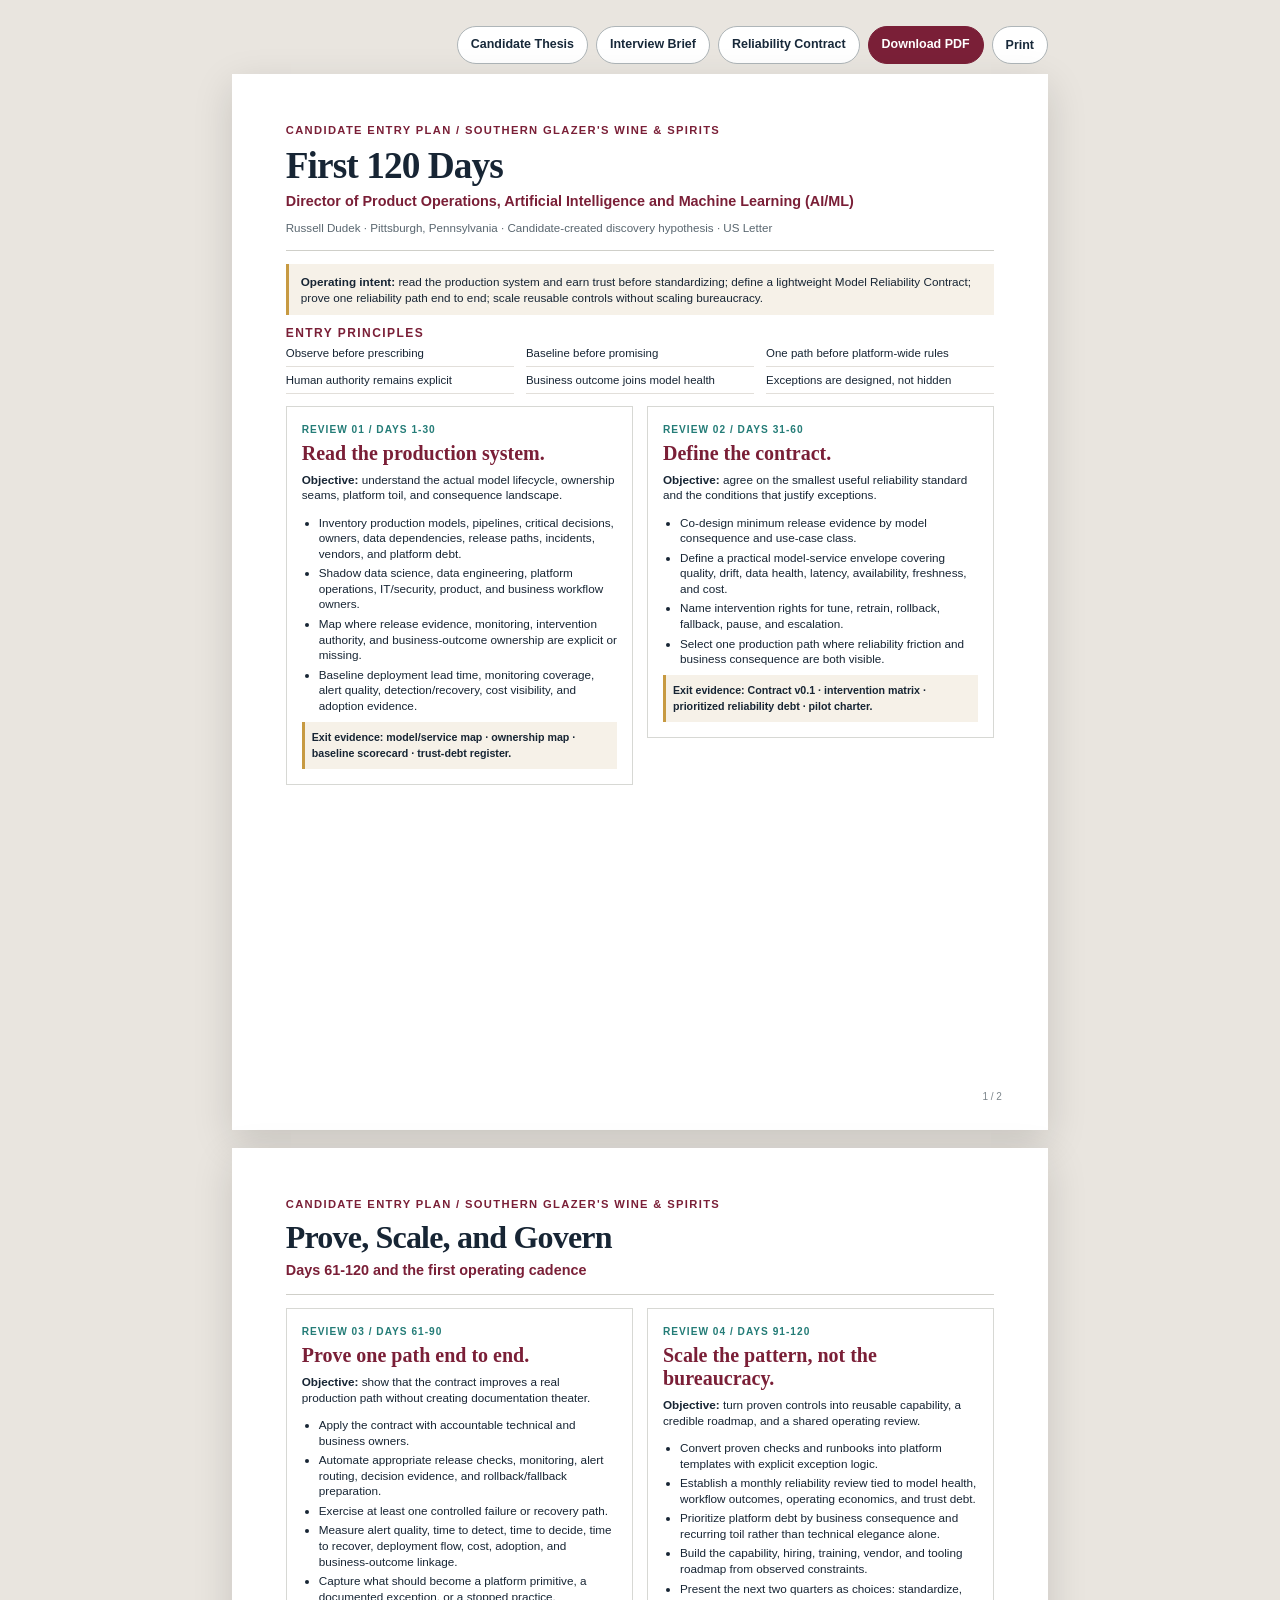
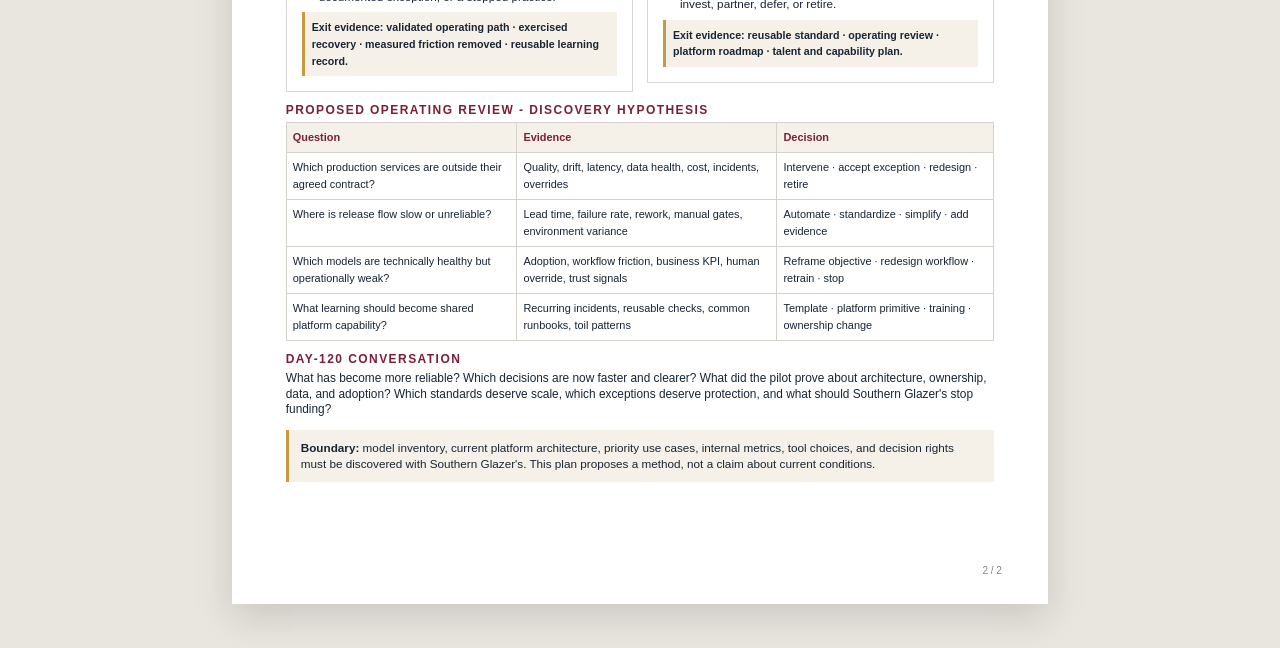
==== 120-day-plan.html @ 941f4a2d "Reconstruct and audit Southern Glazer's AI/ML campaign" ====
<!doctype html>
<html lang="en">
<head>
<meta charset="utf-8">
<meta name="viewport" content="width=device-width,initial-scale=1">
<title>Russell Dudek | Southern Glazer's 120-Day Entry Plan</title>
<link rel="icon" href="assets/reliability-mark.svg" type="image/svg+xml">
<link rel="stylesheet" href="styles.css">
<meta name="roleforge:company" content="Southern Glazer's Wine & Spirits">
<meta name="roleforge:role-title" content="Director of Product Operations, Artificial Intelligence and Machine Learning (AI/ML)">
<meta name="roleforge:page-size" content="US Letter">
</head>
<body class="doc-body">
<a class="skip-link screen-only" href="#plan-document">Skip to plan</a>
<div class="doc-nav screen-only" aria-label="Document actions">
  <a class="button alt" href="index.html">Candidate Thesis</a>
  <a class="button alt" href="interview-brief.html">Interview Brief</a>
  <a class="button alt" href="reliability-contract.html">Reliability Contract</a>
  <a class="button" download href="docs/Russell-Dudek-SGWS-AIML-120-Day-Plan.pdf">Download PDF</a>
  <button class="button alt" type="button" onclick="window.print()">Print</button>
</div>
<main id="plan-document">
<section class="paper-page">
  <div class="doc-kicker">Candidate Entry Plan / Southern Glazer's Wine & Spirits</div>
  <h1 class="doc-name">First 120 Days</h1>
  <div class="doc-title">Director of Product Operations, Artificial Intelligence and Machine Learning (AI/ML)</div>
  <div class="doc-meta">Russell Dudek · Pittsburgh, Pennsylvania · Candidate-created discovery hypothesis · US Letter</div>
  <hr class="doc-rule">
  <div class="doc-callout"><b>Operating intent:</b> read the production system and earn trust before standardizing; define a lightweight Model Reliability Contract; prove one reliability path end to end; scale reusable controls without scaling bureaucracy.</div>
  <div class="doc-section"><h2>Entry principles</h2>
    <div class="cap-grid"><span>Observe before prescribing</span><span>Baseline before promising</span><span>One path before platform-wide rules</span><span>Human authority remains explicit</span><span>Business outcome joins model health</span><span>Exceptions are designed, not hidden</span></div>
  </div>
  <div class="plan-phase-grid doc-section">
    <article class="plan-phase">
      <div class="phase-days">Review 01 / Days 1-30</div><h3>Read the production system.</h3>
      <p><b>Objective:</b> understand the actual model lifecycle, ownership seams, platform toil, and consequence landscape.</p>
      <ul><li>Inventory production models, pipelines, critical decisions, owners, data dependencies, release paths, incidents, vendors, and platform debt.</li><li>Shadow data science, data engineering, platform operations, IT/security, product, and business workflow owners.</li><li>Map where release evidence, monitoring, intervention authority, and business-outcome ownership are explicit or missing.</li><li>Baseline deployment lead time, monitoring coverage, alert quality, detection/recovery, cost visibility, and adoption evidence.</li></ul>
      <div class="plan-exit">Exit evidence: model/service map · ownership map · baseline scorecard · trust-debt register.</div>
    </article>
    <article class="plan-phase">
      <div class="phase-days">Review 02 / Days 31-60</div><h3>Define the contract.</h3>
      <p><b>Objective:</b> agree on the smallest useful reliability standard and the conditions that justify exceptions.</p>
      <ul><li>Co-design minimum release evidence by model consequence and use-case class.</li><li>Define a practical model-service envelope covering quality, drift, data health, latency, availability, freshness, and cost.</li><li>Name intervention rights for tune, retrain, rollback, fallback, pause, and escalation.</li><li>Select one production path where reliability friction and business consequence are both visible.</li></ul>
      <div class="plan-exit">Exit evidence: Contract v0.1 · intervention matrix · prioritized reliability debt · pilot charter.</div>
    </article>
  </div>
  <div class="page-number">1 / 2</div>
</section>
<section class="paper-page">
  <div class="doc-kicker">Candidate Entry Plan / Southern Glazer's Wine & Spirits</div>
  <h1 class="doc-name" style="font-size:24pt">Prove, Scale, and Govern</h1>
  <div class="doc-title">Days 61-120 and the first operating cadence</div>
  <hr class="doc-rule">
  <div class="plan-phase-grid">
    <article class="plan-phase">
      <div class="phase-days">Review 03 / Days 61-90</div><h3>Prove one path end to end.</h3>
      <p><b>Objective:</b> show that the contract improves a real production path without creating documentation theater.</p>
      <ul><li>Apply the contract with accountable technical and business owners.</li><li>Automate appropriate release checks, monitoring, alert routing, decision evidence, and rollback/fallback preparation.</li><li>Exercise at least one controlled failure or recovery path.</li><li>Measure alert quality, time to detect, time to decide, time to recover, deployment flow, cost, adoption, and business-outcome linkage.</li><li>Capture what should become a platform primitive, a documented exception, or a stopped practice.</li></ul>
      <div class="plan-exit">Exit evidence: validated operating path · exercised recovery · measured friction removed · reusable learning record.</div>
    </article>
    <article class="plan-phase">
      <div class="phase-days">Review 04 / Days 91-120</div><h3>Scale the pattern, not the bureaucracy.</h3>
      <p><b>Objective:</b> turn proven controls into reusable capability, a credible roadmap, and a shared operating review.</p>
      <ul><li>Convert proven checks and runbooks into platform templates with explicit exception logic.</li><li>Establish a monthly reliability review tied to model health, workflow outcomes, operating economics, and trust debt.</li><li>Prioritize platform debt by business consequence and recurring toil rather than technical elegance alone.</li><li>Build the capability, hiring, training, vendor, and tooling roadmap from observed constraints.</li><li>Present the next two quarters as choices: standardize, invest, partner, defer, or retire.</li></ul>
      <div class="plan-exit">Exit evidence: reusable standard · operating review · platform roadmap · talent and capability plan.</div>
    </article>
  </div>
  <div class="doc-section"><h2>Proposed operating review - discovery hypothesis</h2>
    <table class="plan-table"><thead><tr><th>Question</th><th>Evidence</th><th>Decision</th></tr></thead><tbody>
      <tr><td>Which production services are outside their agreed contract?</td><td>Quality, drift, latency, data health, cost, incidents, overrides</td><td>Intervene · accept exception · redesign · retire</td></tr>
      <tr><td>Where is release flow slow or unreliable?</td><td>Lead time, failure rate, rework, manual gates, environment variance</td><td>Automate · standardize · simplify · add evidence</td></tr>
      <tr><td>Which models are technically healthy but operationally weak?</td><td>Adoption, workflow friction, business KPI, human override, trust signals</td><td>Reframe objective · redesign workflow · retrain · stop</td></tr>
      <tr><td>What learning should become shared platform capability?</td><td>Recurring incidents, reusable checks, common runbooks, toil patterns</td><td>Template · platform primitive · training · ownership change</td></tr>
    </tbody></table>
  </div>
  <div class="doc-section"><h2>Day-120 conversation</h2><p>What has become more reliable? Which decisions are now faster and clearer? What did the pilot prove about architecture, ownership, data, and adoption? Which standards deserve scale, which exceptions deserve protection, and what should Southern Glazer's stop funding?</p></div>
  <div class="doc-callout"><b>Boundary:</b> model inventory, current platform architecture, priority use cases, internal metrics, tool choices, and decision rights must be discovered with Southern Glazer's. This plan proposes a method, not a claim about current conditions.</div>
  <div class="page-number">2 / 2</div>
</section>
</main>
</body>
</html>
---- styles.css ----
@import url("base.css");
@import url("documents.css");
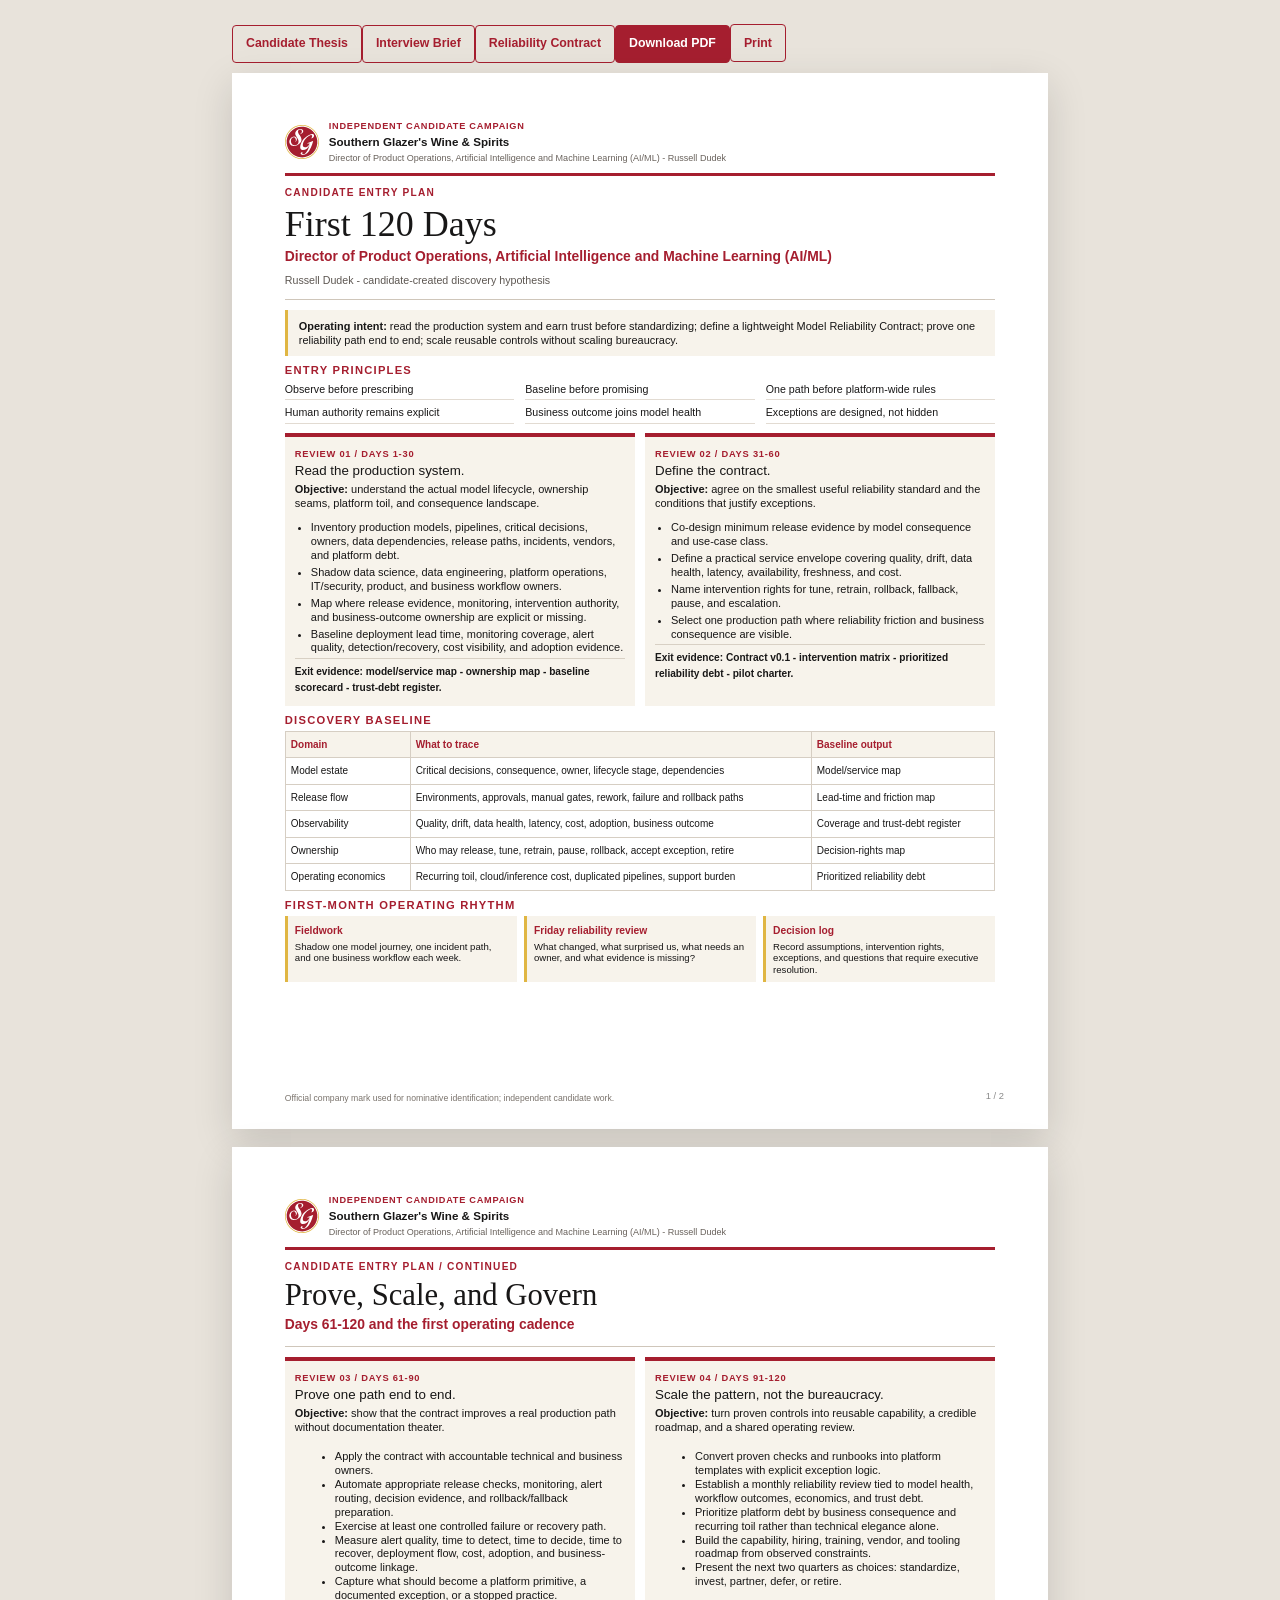
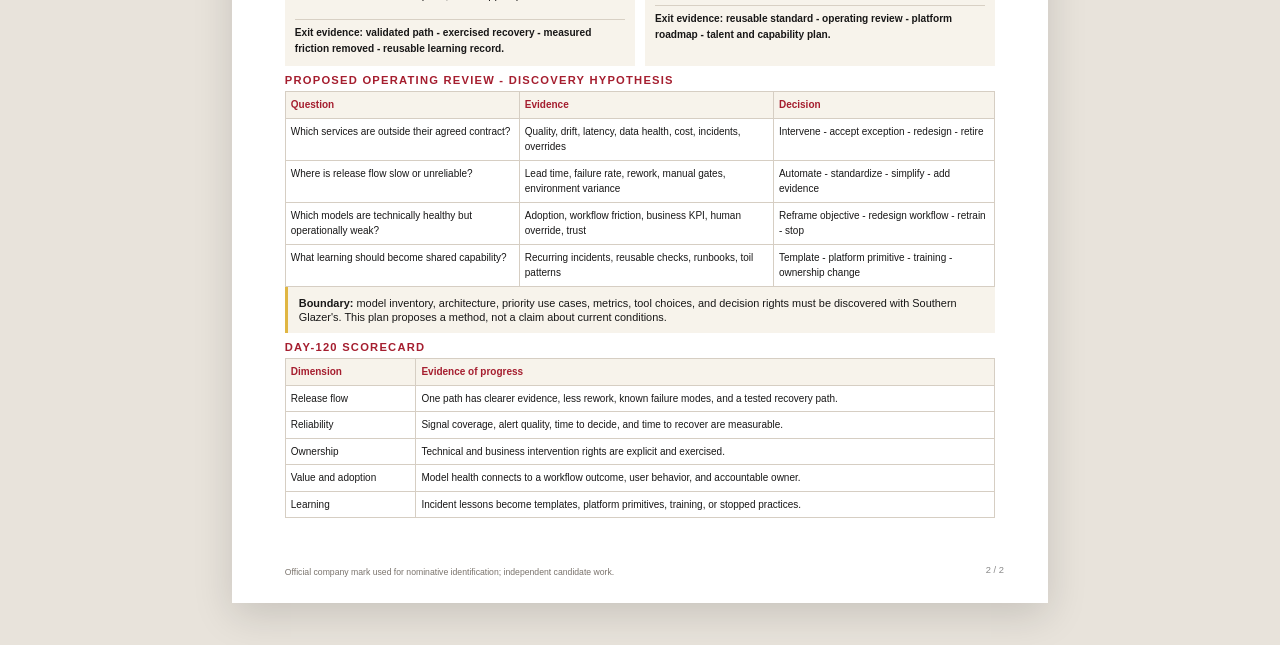
==== commit 708d0e5d: "Apply RoleForge Brand Fidelity repair" ====
--- a/120-day-plan.html
+++ b/120-day-plan.html
@@ -1,82 +1,3 @@
-<!doctype html>
-<html lang="en">
-<head>
-<meta charset="utf-8">
-<meta name="viewport" content="width=device-width,initial-scale=1">
-<title>Russell Dudek | Southern Glazer's 120-Day Entry Plan</title>
-<link rel="icon" href="assets/reliability-mark.svg" type="image/svg+xml">
-<link rel="stylesheet" href="styles.css">
-<meta name="roleforge:company" content="Southern Glazer's Wine & Spirits">
-<meta name="roleforge:role-title" content="Director of Product Operations, Artificial Intelligence and Machine Learning (AI/ML)">
-<meta name="roleforge:page-size" content="US Letter">
-</head>
-<body class="doc-body">
-<a class="skip-link screen-only" href="#plan-document">Skip to plan</a>
-<div class="doc-nav screen-only" aria-label="Document actions">
-  <a class="button alt" href="index.html">Candidate Thesis</a>
-  <a class="button alt" href="interview-brief.html">Interview Brief</a>
-  <a class="button alt" href="reliability-contract.html">Reliability Contract</a>
-  <a class="button" download href="docs/Russell-Dudek-SGWS-AIML-120-Day-Plan.pdf">Download PDF</a>
-  <button class="button alt" type="button" onclick="window.print()">Print</button>
-</div>
-<main id="plan-document">
-<section class="paper-page">
-  <div class="doc-kicker">Candidate Entry Plan / Southern Glazer's Wine & Spirits</div>
-  <h1 class="doc-name">First 120 Days</h1>
-  <div class="doc-title">Director of Product Operations, Artificial Intelligence and Machine Learning (AI/ML)</div>
-  <div class="doc-meta">Russell Dudek · Pittsburgh, Pennsylvania · Candidate-created discovery hypothesis · US Letter</div>
-  <hr class="doc-rule">
-  <div class="doc-callout"><b>Operating intent:</b> read the production system and earn trust before standardizing; define a lightweight Model Reliability Contract; prove one reliability path end to end; scale reusable controls without scaling bureaucracy.</div>
-  <div class="doc-section"><h2>Entry principles</h2>
-    <div class="cap-grid"><span>Observe before prescribing</span><span>Baseline before promising</span><span>One path before platform-wide rules</span><span>Human authority remains explicit</span><span>Business outcome joins model health</span><span>Exceptions are designed, not hidden</span></div>
-  </div>
-  <div class="plan-phase-grid doc-section">
-    <article class="plan-phase">
-      <div class="phase-days">Review 01 / Days 1-30</div><h3>Read the production system.</h3>
-      <p><b>Objective:</b> understand the actual model lifecycle, ownership seams, platform toil, and consequence landscape.</p>
-      <ul><li>Inventory production models, pipelines, critical decisions, owners, data dependencies, release paths, incidents, vendors, and platform debt.</li><li>Shadow data science, data engineering, platform operations, IT/security, product, and business workflow owners.</li><li>Map where release evidence, monitoring, intervention authority, and business-outcome ownership are explicit or missing.</li><li>Baseline deployment lead time, monitoring coverage, alert quality, detection/recovery, cost visibility, and adoption evidence.</li></ul>
-      <div class="plan-exit">Exit evidence: model/service map · ownership map · baseline scorecard · trust-debt register.</div>
-    </article>
-    <article class="plan-phase">
-      <div class="phase-days">Review 02 / Days 31-60</div><h3>Define the contract.</h3>
-      <p><b>Objective:</b> agree on the smallest useful reliability standard and the conditions that justify exceptions.</p>
-      <ul><li>Co-design minimum release evidence by model consequence and use-case class.</li><li>Define a practical model-service envelope covering quality, drift, data health, latency, availability, freshness, and cost.</li><li>Name intervention rights for tune, retrain, rollback, fallback, pause, and escalation.</li><li>Select one production path where reliability friction and business consequence are both visible.</li></ul>
-      <div class="plan-exit">Exit evidence: Contract v0.1 · intervention matrix · prioritized reliability debt · pilot charter.</div>
-    </article>
-  </div>
-  <div class="page-number">1 / 2</div>
-</section>
-<section class="paper-page">
-  <div class="doc-kicker">Candidate Entry Plan / Southern Glazer's Wine & Spirits</div>
-  <h1 class="doc-name" style="font-size:24pt">Prove, Scale, and Govern</h1>
-  <div class="doc-title">Days 61-120 and the first operating cadence</div>
-  <hr class="doc-rule">
-  <div class="plan-phase-grid">
-    <article class="plan-phase">
-      <div class="phase-days">Review 03 / Days 61-90</div><h3>Prove one path end to end.</h3>
-      <p><b>Objective:</b> show that the contract improves a real production path without creating documentation theater.</p>
-      <ul><li>Apply the contract with accountable technical and business owners.</li><li>Automate appropriate release checks, monitoring, alert routing, decision evidence, and rollback/fallback preparation.</li><li>Exercise at least one controlled failure or recovery path.</li><li>Measure alert quality, time to detect, time to decide, time to recover, deployment flow, cost, adoption, and business-outcome linkage.</li><li>Capture what should become a platform primitive, a documented exception, or a stopped practice.</li></ul>
-      <div class="plan-exit">Exit evidence: validated operating path · exercised recovery · measured friction removed · reusable learning record.</div>
-    </article>
-    <article class="plan-phase">
-      <div class="phase-days">Review 04 / Days 91-120</div><h3>Scale the pattern, not the bureaucracy.</h3>
-      <p><b>Objective:</b> turn proven controls into reusable capability, a credible roadmap, and a shared operating review.</p>
-      <ul><li>Convert proven checks and runbooks into platform templates with explicit exception logic.</li><li>Establish a monthly reliability review tied to model health, workflow outcomes, operating economics, and trust debt.</li><li>Prioritize platform debt by business consequence and recurring toil rather than technical elegance alone.</li><li>Build the capability, hiring, training, vendor, and tooling roadmap from observed constraints.</li><li>Present the next two quarters as choices: standardize, invest, partner, defer, or retire.</li></ul>
-      <div class="plan-exit">Exit evidence: reusable standard · operating review · platform roadmap · talent and capability plan.</div>
-    </article>
-  </div>
-  <div class="doc-section"><h2>Proposed operating review - discovery hypothesis</h2>
-    <table class="plan-table"><thead><tr><th>Question</th><th>Evidence</th><th>Decision</th></tr></thead><tbody>
-      <tr><td>Which production services are outside their agreed contract?</td><td>Quality, drift, latency, data health, cost, incidents, overrides</td><td>Intervene · accept exception · redesign · retire</td></tr>
-      <tr><td>Where is release flow slow or unreliable?</td><td>Lead time, failure rate, rework, manual gates, environment variance</td><td>Automate · standardize · simplify · add evidence</td></tr>
-      <tr><td>Which models are technically healthy but operationally weak?</td><td>Adoption, workflow friction, business KPI, human override, trust signals</td><td>Reframe objective · redesign workflow · retrain · stop</td></tr>
-      <tr><td>What learning should become shared platform capability?</td><td>Recurring incidents, reusable checks, common runbooks, toil patterns</td><td>Template · platform primitive · training · ownership change</td></tr>
-    </tbody></table>
-  </div>
-  <div class="doc-section"><h2>Day-120 conversation</h2><p>What has become more reliable? Which decisions are now faster and clearer? What did the pilot prove about architecture, ownership, data, and adoption? Which standards deserve scale, which exceptions deserve protection, and what should Southern Glazer's stop funding?</p></div>
-  <div class="doc-callout"><b>Boundary:</b> model inventory, current platform architecture, priority use cases, internal metrics, tool choices, and decision rights must be discovered with Southern Glazer's. This plan proposes a method, not a claim about current conditions.</div>
-  <div class="page-number">2 / 2</div>
-</section>
-</main>
-</body>
-</html>
+<!DOCTYPE html>
+
+<html lang="en"><head><meta charset="utf-8"/><meta content="width=device-width,initial-scale=1" name="viewport"/><meta content="Independent candidate campaign by Russell Dudek." name="description"/><title>Russell Dudek | Southern Glazer's 120-Day Entry Plan</title><link href="assets/brand/southern-glazers-logo-secondary-mobile.svg" rel="icon" type="image/svg+xml"/><link href="brand-tokens.css" rel="stylesheet"/><link href="styles.css" rel="stylesheet"/><meta content="Southern Glazer's – AI/ML Product Operations" name="roleforge:chat-name"/><meta content="russelldudek/Glazer" name="roleforge:repository"/><meta content="Southern Glazer's Wine &amp; Spirits" name="roleforge:company"/><meta content="Director of Product Operations, Artificial Intelligence and Machine Learning (AI/ML)" name="roleforge:role-title"/><meta content="https://recruiting.southernglazers.com/job/Miramar-Director-of-Product-Operations%2C-Artificial-Intelligence-and-Machine-Learning-%28AIML%29-FL-33027/1404179800/?feedId=369700&amp;utm_source=LILimitedListings&amp;utm_campaign=SWS_LinkedIn" name="roleforge:job-url"/><meta content="US Letter" name="roleforge:page-size"/></head><body class="doc-body"><a class="skip-link screen-only" href="#plan-document">Skip to plan</a><div aria-label="Document actions" class="doc-nav screen-only"><a class="button alt" href="index.html">Candidate Thesis</a><a class="button alt" href="interview-brief.html">Interview Brief</a><a class="button alt" href="reliability-contract.html">Reliability Contract</a><a class="button" download="" href="docs/Russell-Dudek-SGWS-AIML-120-Day-Plan.pdf">Download PDF</a><button class="button alt" onclick="window.print()" type="button">Print</button></div><main id="plan-document"><section class="paper-page"><div class="doc-brand"><img alt="Southern Glazer's Wine &amp; Spirits official compact logo" src="assets/brand/southern-glazers-logo-secondary-mobile.svg"/><div><span>Independent candidate campaign</span><b>Southern Glazer's Wine &amp; Spirits</b><small>Director of Product Operations, Artificial Intelligence and Machine Learning (AI/ML) - Russell Dudek</small></div></div><div class="doc-kicker">Candidate entry plan</div><div class="doc-name">First 120 Days</div><div class="doc-title">Director of Product Operations, Artificial Intelligence and Machine Learning (AI/ML)</div><div class="doc-meta">Russell Dudek - candidate-created discovery hypothesis</div><hr class="doc-rule"/><div class="doc-callout"><b>Operating intent:</b> read the production system and earn trust before standardizing; define a lightweight Model Reliability Contract; prove one reliability path end to end; scale reusable controls without scaling bureaucracy.</div><div class="doc-section"><h2>Entry principles</h2><div class="cap-grid"><span>Observe before prescribing</span><span>Baseline before promising</span><span>One path before platform-wide rules</span><span>Human authority remains explicit</span><span>Business outcome joins model health</span><span>Exceptions are designed, not hidden</span></div></div><div class="plan-phase-grid doc-section"><article class="plan-phase"><div class="phase-days">Review 01 / Days 1-30</div><h3>Read the production system.</h3><p><b>Objective:</b> understand the actual model lifecycle, ownership seams, platform toil, and consequence landscape.</p><ul><li>Inventory production models, pipelines, critical decisions, owners, data dependencies, release paths, incidents, vendors, and platform debt.</li><li>Shadow data science, data engineering, platform operations, IT/security, product, and business workflow owners.</li><li>Map where release evidence, monitoring, intervention authority, and business-outcome ownership are explicit or missing.</li><li>Baseline deployment lead time, monitoring coverage, alert quality, detection/recovery, cost visibility, and adoption evidence.</li></ul><div class="plan-exit">Exit evidence: model/service map - ownership map - baseline scorecard - trust-debt register.</div></article><article class="plan-phase"><div class="phase-days">Review 02 / Days 31-60</div><h3>Define the contract.</h3><p><b>Objective:</b> agree on the smallest useful reliability standard and the conditions that justify exceptions.</p><ul><li>Co-design minimum release evidence by model consequence and use-case class.</li><li>Define a practical service envelope covering quality, drift, data health, latency, availability, freshness, and cost.</li><li>Name intervention rights for tune, retrain, rollback, fallback, pause, and escalation.</li><li>Select one production path where reliability friction and business consequence are visible.</li></ul><div class="plan-exit">Exit evidence: Contract v0.1 - intervention matrix - prioritized reliability debt - pilot charter.</div></article></div><div class="doc-section"><h2>Discovery baseline</h2><table class="plan-table"><tr><th>Domain</th><th>What to trace</th><th>Baseline output</th></tr><tr><td>Model estate</td><td>Critical decisions, consequence, owner, lifecycle stage, dependencies</td><td>Model/service map</td></tr><tr><td>Release flow</td><td>Environments, approvals, manual gates, rework, failure and rollback paths</td><td>Lead-time and friction map</td></tr><tr><td>Observability</td><td>Quality, drift, data health, latency, cost, adoption, business outcome</td><td>Coverage and trust-debt register</td></tr><tr><td>Ownership</td><td>Who may release, tune, retrain, pause, rollback, accept exception, retire</td><td>Decision-rights map</td></tr><tr><td>Operating economics</td><td>Recurring toil, cloud/inference cost, duplicated pipelines, support burden</td><td>Prioritized reliability debt</td></tr></table></div><div class="doc-section"><h2>First-month operating rhythm</h2><div class="rhythm-grid"><div><b>Fieldwork</b><span>Shadow one model journey, one incident path, and one business workflow each week.</span></div><div><b>Friday reliability review</b><span>What changed, what surprised us, what needs an owner, and what evidence is missing?</span></div><div><b>Decision log</b><span>Record assumptions, intervention rights, exceptions, and questions that require executive resolution.</span></div></div></div><div class="brand-note">Official company mark used for nominative identification; independent candidate work.</div><div class="page-number">1 / 2</div></section><section class="paper-page"><div class="doc-brand"><img alt="Southern Glazer's Wine &amp; Spirits official compact logo" src="assets/brand/southern-glazers-logo-secondary-mobile.svg"/><div><span>Independent candidate campaign</span><b>Southern Glazer's Wine &amp; Spirits</b><small>Director of Product Operations, Artificial Intelligence and Machine Learning (AI/ML) - Russell Dudek</small></div></div><div class="doc-kicker">Candidate entry plan / continued</div><div class="doc-name" style="font-size:23pt">Prove, Scale, and Govern</div><div class="doc-title">Days 61-120 and the first operating cadence</div><hr class="doc-rule"/><div class="plan-phase-grid"><article class="plan-phase"><div class="phase-days">Review 03 / Days 61-90</div><h3>Prove one path end to end.</h3><p><b>Objective:</b> show that the contract improves a real production path without documentation theater.</p><ul><li>Apply the contract with accountable technical and business owners.</li><li>Automate appropriate release checks, monitoring, alert routing, decision evidence, and rollback/fallback preparation.</li><li>Exercise at least one controlled failure or recovery path.</li><li>Measure alert quality, time to detect, time to decide, time to recover, deployment flow, cost, adoption, and business-outcome linkage.</li><li>Capture what should become a platform primitive, a documented exception, or a stopped practice.</li></ul><div class="plan-exit">Exit evidence: validated path - exercised recovery - measured friction removed - reusable learning record.</div></article><article class="plan-phase"><div class="phase-days">Review 04 / Days 91-120</div><h3>Scale the pattern, not the bureaucracy.</h3><p><b>Objective:</b> turn proven controls into reusable capability, a credible roadmap, and a shared operating review.</p><ul><li>Convert proven checks and runbooks into platform templates with explicit exception logic.</li><li>Establish a monthly reliability review tied to model health, workflow outcomes, economics, and trust debt.</li><li>Prioritize platform debt by business consequence and recurring toil rather than technical elegance alone.</li><li>Build the capability, hiring, training, vendor, and tooling roadmap from observed constraints.</li><li>Present the next two quarters as choices: standardize, invest, partner, defer, or retire.</li></ul><div class="plan-exit">Exit evidence: reusable standard - operating review - platform roadmap - talent and capability plan.</div></article></div><div class="doc-section"><h2>Proposed operating review - discovery hypothesis</h2><table class="plan-table"><tr><th>Question</th><th>Evidence</th><th>Decision</th></tr><tr><td>Which services are outside their agreed contract?</td><td>Quality, drift, latency, data health, cost, incidents, overrides</td><td>Intervene - accept exception - redesign - retire</td></tr><tr><td>Where is release flow slow or unreliable?</td><td>Lead time, failure rate, rework, manual gates, environment variance</td><td>Automate - standardize - simplify - add evidence</td></tr><tr><td>Which models are technically healthy but operationally weak?</td><td>Adoption, workflow friction, business KPI, human override, trust</td><td>Reframe objective - redesign workflow - retrain - stop</td></tr><tr><td>What learning should become shared capability?</td><td>Recurring incidents, reusable checks, runbooks, toil patterns</td><td>Template - platform primitive - training - ownership change</td></tr></table></div><div class="doc-callout"><b>Boundary:</b> model inventory, architecture, priority use cases, metrics, tool choices, and decision rights must be discovered with Southern Glazer's. This plan proposes a method, not a claim about current conditions.</div><div class="doc-section"><h2>Day-120 scorecard</h2><table class="plan-table"><tr><th>Dimension</th><th>Evidence of progress</th></tr><tr><td>Release flow</td><td>One path has clearer evidence, less rework, known failure modes, and a tested recovery path.</td></tr><tr><td>Reliability</td><td>Signal coverage, alert quality, time to decide, and time to recover are measurable.</td></tr><tr><td>Ownership</td><td>Technical and business intervention rights are explicit and exercised.</td></tr><tr><td>Value and adoption</td><td>Model health connects to a workflow outcome, user behavior, and accountable owner.</td></tr><tr><td>Learning</td><td>Incident lessons become templates, platform primitives, training, or stopped practices.</td></tr></table></div><div class="brand-note">Official company mark used for nominative identification; independent candidate work.</div><div class="page-number">2 / 2</div></section></main></body></html>
--- a/brand-tokens.css
+++ b/brand-tokens.css
@@ -0,0 +1,16 @@
+:root {
+  --brand-primary: #A51E2F; /* source-sampled from official compact SVG */
+  --brand-primary-desktop: #A6192E; /* source-sampled from official desktop SVG */
+  --brand-secondary: #E0B643; /* source-sampled from official compact SVG */
+  --brand-secondary-desktop: #E1B744; /* source-sampled from official desktop SVG */
+  --brand-white: #FFFFFF; /* official logo field */
+  --brand-ink: #181717; /* source-aligned accessible neutral */
+  --brand-cream: #F7F3EB; /* source-sampled warm editorial field */
+  --brand-mist: #EEE9E0; /* candidate-neutral document surface */
+  --campaign-accent: #2C746B; /* candidate-original reliability state */
+  --campaign-accent-soft: #DCECE8;
+  --line: #D8D0C4;
+  --muted: #625D58;
+  --display-font: Georgia, "Times New Roman", serif;
+  --body-font: "Segoe UI", "Trebuchet MS", Arial, sans-serif;
+}
--- a/styles.css
+++ b/styles.css
@@ -1,2 +1,10 @@
-@import url("base.css");
 @import url("documents.css");
+*{box-sizing:border-box}html{scroll-behavior:smooth}body{margin:0;background:var(--brand-cream);color:var(--brand-ink);font-family:var(--body-font);font-size:16px;line-height:1.55}a{color:inherit}.wrap{width:min(1180px,calc(100% - 44px));margin:auto}.skip-link{position:fixed;left:12px;top:-80px;z-index:999;background:white;border:2px solid var(--brand-primary);padding:10px 14px}.skip-link:focus{top:12px}.sr-only{position:absolute;width:1px;height:1px;overflow:hidden;clip:rect(0,0,0,0)}h1,h2,h3,p{margin-top:0}h1,h2,h3{font-family:var(--display-font)}h1{font-size:clamp(3.6rem,7vw,7rem);line-height:.91;letter-spacing:-.058em;margin-bottom:22px;font-weight:500}h1 em{color:var(--brand-primary);font-style:normal}h2{font-size:clamp(2.2rem,4.3vw,4.55rem);line-height:1;letter-spacing:-.04em;font-weight:500;margin-bottom:18px}h3{font-size:1.45rem;line-height:1.16;font-weight:500}.kicker{font-size:.72rem;letter-spacing:.16em;text-transform:uppercase;font-weight:900;color:var(--brand-primary)}.lede{font-size:clamp(1.08rem,1.7vw,1.34rem);color:#4E4A46}.button{display:inline-flex;align-items:center;justify-content:center;min-height:46px;padding:0 19px;border-radius:4px;border:1px solid var(--brand-primary);background:var(--brand-primary);color:white;text-decoration:none;font-weight:850}.button.alt{background:transparent;color:var(--brand-primary)}.button.gold{background:var(--brand-secondary);border-color:var(--brand-secondary);color:var(--brand-ink)}button:focus-visible,a:focus-visible,summary:focus-visible{outline:3px solid var(--brand-secondary);outline-offset:3px}
+.site-header{position:sticky;top:0;z-index:60;background:rgba(255,255,255,.96);border-bottom:1px solid var(--line);backdrop-filter:blur(15px)}.nav-shell{min-height:78px;display:flex;align-items:center;justify-content:space-between;gap:20px}.candidate-id{text-decoration:none}.candidate-id b{display:block;font-family:var(--display-font);font-size:1.15rem}.candidate-id small{display:block;color:var(--muted);font-size:.68rem;text-transform:uppercase;letter-spacing:.09em}.primary-nav{display:flex;align-items:center;gap:18px}.primary-nav a{text-decoration:none;font-size:.82rem;font-weight:800}.primary-nav .nav-cta{background:var(--brand-primary);color:white;padding:9px 14px;border-radius:4px}.nav-toggle{display:none;background:none;border:0;width:44px}.nav-toggle span{display:block;height:2px;background:var(--brand-ink);margin:6px 0}
+.company-lockup{display:flex;align-items:center;gap:16px;padding:15px 18px;background:white;border:1px solid var(--line);width:min(100%,690px);margin-bottom:30px}.company-lockup img{width:60px;height:60px;flex:none;object-fit:contain}.company-lockup span,.company-lockup small{display:block}.company-lockup span{font-size:.68rem;text-transform:uppercase;letter-spacing:.12em;color:var(--brand-primary);font-weight:900}.company-lockup strong{display:block;font-size:1.02rem;line-height:1.25}.company-lockup small{font-size:.75rem;color:var(--muted);margin-top:3px}.company-lockup.compact{padding:7px 10px;margin:0}.company-lockup.compact img{width:34px;height:34px}.company-lockup.compact strong{font-size:.82rem}.company-lockup.compact small{font-size:.64rem}
+.hero{position:relative;overflow:hidden;padding:76px 0 92px;background:linear-gradient(90deg,#fff 0 58%,var(--brand-cream) 58%)}.hero:after{content:"";position:absolute;right:-110px;bottom:-170px;width:520px;height:520px;border:1px solid rgba(165,30,47,.13);border-radius:50%;box-shadow:0 0 0 52px rgba(224,182,67,.08),0 0 0 104px rgba(165,30,47,.04)}.hero-grid{position:relative;z-index:2;display:grid;grid-template-columns:1.02fr .98fr;gap:48px;align-items:center}.hero-copy{padding-top:6px}.hero-copy .lede{max-width:720px}.hero-note{margin:26px 0;padding:18px 20px;border-left:5px solid var(--brand-secondary);background:white;box-shadow:0 16px 40px rgba(35,22,17,.08)}.hero-actions{display:flex;gap:10px;flex-wrap:wrap}
+.interlock{position:relative;background:var(--brand-ink);color:white;border-top:8px solid var(--brand-primary);padding:24px;border-radius:2px;box-shadow:0 28px 75px rgba(24,23,23,.2)}.interlock-head{display:flex;justify-content:space-between;gap:18px}.interlock-head h2{font-size:2.15rem;color:white}.system-status{font-size:.68rem;text-transform:uppercase;letter-spacing:.09em;display:flex;align-items:center;gap:8px}.status-dot{width:10px;height:10px;border-radius:50%;background:var(--campaign-accent)}.interlock-stage{height:390px;position:relative;margin:10px 0}.gate{position:absolute;width:43%;padding:12px 14px;border:1px solid rgba(255,255,255,.22);background:#282524}.gate span{font-size:.62rem;color:var(--brand-secondary);font-weight:900}.gate b,.gate small{display:block}.gate small{font-size:.68rem;color:#CFC8C3}.g1{top:0;left:0}.g2{top:0;right:0}.g3{bottom:0;left:0}.g4{bottom:0;right:0}.signal-track:before{content:"";position:absolute;left:11%;right:11%;top:50%;height:2px;background:linear-gradient(90deg,var(--brand-secondary),var(--brand-primary),var(--campaign-accent))}.flow-pulse{position:absolute;top:calc(50% - 5px);left:11%;width:10px;height:10px;border-radius:50%;background:white;animation:flow 4.2s linear infinite}.flow-pulse.p2{animation-delay:2.1s}.model-core{position:absolute;left:50%;top:50%;transform:translate(-50%,-50%);width:190px;height:190px;border-radius:50%;display:grid;place-content:center;text-align:center;background:radial-gradient(circle at 35% 25%,#4F4743,#171514);border:8px solid rgba(224,182,67,.38);box-shadow:0 0 0 16px rgba(255,255,255,.04)}.model-core span{font-size:.6rem;letter-spacing:.12em}.model-core b{font-family:var(--display-font);font-size:1.85rem}.model-core small{font-size:.67rem;padding:0 17px}.intervention-path{position:absolute;left:50%;top:66%;height:82px;border-left:1px dashed var(--brand-secondary);font-size:.58rem;color:var(--brand-secondary);letter-spacing:.1em}.intervention-path span{position:absolute;top:62px;left:8px;white-space:nowrap}.interlock-sequence{display:grid;grid-template-columns:repeat(4,1fr);gap:6px}.sequence-step{border:1px solid rgba(255,255,255,.25);background:transparent;color:white;padding:9px 5px;cursor:pointer;font-weight:750}.sequence-step span{display:block;color:var(--brand-secondary);font-size:.64rem}.sequence-step.active{background:var(--brand-primary);border-color:var(--brand-primary)}.interlock-caption{font-size:.78rem;color:#D4CECA;margin:14px 0 0}@keyframes flow{0%{transform:translateX(0);opacity:0}10%{opacity:1}90%{opacity:1}100%{transform:translateX(335px);opacity:0}}body[data-system-state="hold"] .model-core{border-color:var(--brand-primary);animation:corePulse 1.4s ease-in-out infinite}body[data-system-state="recover"] .model-core{border-color:var(--campaign-accent)}@keyframes corePulse{50%{transform:translate(-50%,-50%) scale(1.04)}}
+section{padding:84px 0}.two-col{display:grid;grid-template-columns:.9fr 1.1fr;gap:54px}.moment{background:white}.signal-list{border-left:1px solid var(--line)}.signal-list article{position:relative;padding:0 0 24px 30px}.signal-list article:before{content:"";position:absolute;left:-6px;top:5px;width:11px;height:11px;border-radius:50%;background:var(--brand-secondary)}.signal-list span{font-size:.66rem;color:var(--brand-primary);font-weight:900;letter-spacing:.12em}.signal-list b{display:block;font-size:1.16rem}.signal-list p{color:var(--muted);font-size:.92rem}.boundary{font-size:.82rem;color:var(--muted);border-top:1px solid var(--line);padding-top:14px}.mandate{background:var(--brand-primary);color:white}.mandate-grid{display:grid;grid-template-columns:.55fr auto 1.45fr;gap:30px;align-items:center}.mandate-grid span{color:#FFE29A;font-size:.68rem;text-transform:uppercase;font-weight:900;letter-spacing:.1em}.mandate-grid>div:first-child b{display:block;font-size:1.3rem}.mandate-grid i{font-size:3rem;color:var(--brand-secondary)}.mandate-grid h2{color:white;font-size:clamp(2rem,3.6vw,3.75rem)}.tension-row{display:grid;grid-template-columns:repeat(4,1fr);border:1px solid rgba(255,255,255,.22);margin-top:40px}.tension-row div{padding:18px;border-right:1px solid rgba(255,255,255,.22)}.tension-row small{display:block;color:#F0DADA}.contract{background:var(--brand-mist)}.section-head{max-width:880px;margin-bottom:34px}.contract-grid{display:grid;grid-template-columns:310px 1fr;background:white;border:1px solid var(--line);box-shadow:0 22px 65px rgba(34,25,20,.11)}.scenario-rail{background:#E7E0D5;padding:12px}.scenario{width:100%;text-align:left;padding:16px;border:0;background:transparent;cursor:pointer}.scenario span,.scenario b,.scenario small{display:block}.scenario span{font-size:.64rem;color:var(--brand-primary)}.scenario b{font-size:1rem}.scenario small{color:var(--muted)}.scenario.active{background:var(--brand-primary);color:white}.scenario.active span,.scenario.active small{color:white}.scenario-panels{padding:34px}.scenario-panel{display:none}.scenario-panel.active{display:block}.scenario-panel dl{display:grid;grid-template-columns:repeat(2,1fr);gap:12px}.scenario-panel dl div{padding:14px;background:var(--brand-cream);border-top:3px solid var(--brand-secondary)}dt{font-size:.65rem;text-transform:uppercase;color:var(--brand-primary);font-weight:900}dd{margin:4px 0 0}.contract-actions{display:flex;gap:14px;align-items:center;margin-top:20px}.decisions{background:white}.decision-path{display:grid;grid-template-columns:repeat(4,1fr);gap:1px;background:var(--line);border:1px solid var(--line)}.decision-path div{background:var(--brand-cream);padding:24px}.decision-path span{font-weight:900;color:var(--brand-primary)}.decision-path b,.decision-path small{display:block}.decision-path b{font-size:1.35rem}.stakeholders{background:#FBF8F2}.stakeholder-map{display:grid;grid-template-columns:repeat(5,1fr);gap:10px;align-items:stretch}.stakeholder-map div{padding:18px;background:white;border-top:4px solid var(--brand-primary)}.stakeholder-map b{display:block}.stakeholder-map small{color:var(--muted)}.scorecard{background:var(--brand-ink);color:white}.score-ribbon{display:grid;grid-template-columns:repeat(6,1fr);border:1px solid rgba(255,255,255,.2)}.score-ribbon div{padding:18px;border-right:1px solid rgba(255,255,255,.2)}.score-ribbon b{display:block;color:#FFE29A}.score-ribbon small{color:#D4CECA}.proof{background:white}.proof-line{border-left:1px solid var(--line)}.proof-line article{position:relative;padding:0 0 25px 30px}.proof-line article:before{content:"";position:absolute;left:-6px;top:5px;width:11px;height:11px;border-radius:50%;background:var(--brand-secondary)}.proof-line span{font-size:.66rem;color:var(--brand-primary);font-weight:900;letter-spacing:.1em}.proof-line b{display:block;font-size:1.17rem}.proof-line p{color:var(--muted);font-size:.92rem}.plan{background:var(--brand-secondary);color:var(--brand-ink)}.plan-grid{display:grid;grid-template-columns:.9fr 1.1fr;gap:48px}.plan ol{margin:0;padding:0;list-style:none;display:grid;grid-template-columns:repeat(2,1fr);gap:12px}.plan li{padding:18px;border:1px solid rgba(24,23,23,.28);background:rgba(255,255,255,.22)}.plan li span,.plan li b{display:block}.plan li span{font-size:.68rem;color:var(--brand-primary);font-weight:900}.objection{background:#FBF8F2}.objection blockquote{font-family:var(--display-font);font-size:1.35rem;border-left:5px solid var(--brand-primary);padding-left:20px;margin:22px 0}.questions{background:white}.questions details{border-bottom:1px solid var(--line);padding:16px 0}.questions summary{font-weight:900;cursor:pointer}.sources{background:var(--brand-mist)}.sources li{margin:9px 0}.final-cta{background:var(--brand-primary);color:white}.final-cta .wrap{display:flex;justify-content:space-between;align-items:center;gap:30px}.final-cta h2{color:white;max-width:720px}.final-cta .button{margin:4px;background:white;border-color:white;color:var(--brand-primary)}footer{padding:30px 0;background:#110F0E;color:white}footer .wrap{display:flex;justify-content:space-between;gap:30px;align-items:flex-start}footer p{font-size:.78rem;color:#D7D0CB;max-width:660px}footer nav{display:flex;gap:15px;flex-wrap:wrap;font-size:.78rem}
+@media(max-width:960px){.hero-grid,.two-col,.plan-grid,.mandate-grid{grid-template-columns:1fr}.hero{background:white}.mandate-grid i{transform:rotate(90deg);justify-self:start}.contract-grid{grid-template-columns:1fr}.scenario-rail{display:grid;grid-template-columns:repeat(2,1fr)}.stakeholder-map{grid-template-columns:repeat(2,1fr)}.score-ribbon{grid-template-columns:repeat(3,1fr)}.primary-nav{display:none;position:absolute;left:0;right:0;top:78px;background:white;padding:20px;flex-direction:column;border-bottom:1px solid var(--line)}.primary-nav.open{display:flex}.nav-toggle{display:block}.final-cta .wrap,footer .wrap{flex-direction:column;align-items:flex-start}}
+@media(max-width:560px){.wrap{width:min(100% - 28px,1180px)}h1{font-size:3.35rem}.company-lockup{align-items:flex-start}.company-lockup img{width:52px;height:52px}.interlock{padding:16px}.interlock-stage{height:430px}.gate{width:47%}.model-core{width:150px;height:150px}.interlock-sequence{grid-template-columns:repeat(2,1fr)}.scenario-rail,.scenario-panel dl,.tension-row,.decision-path,.stakeholder-map,.score-ribbon,.plan ol{grid-template-columns:1fr}.scenario-panels{padding:22px}.hero-actions,.contract-actions{flex-direction:column;align-items:stretch}.button{width:100%}}
+@media(prefers-reduced-motion:reduce){html{scroll-behavior:auto}*,*:before,*:after{animation:none!important;transition:none!important}.flow-pulse{display:none}.model-core{transform:translate(-50%,-50%)!important}}
